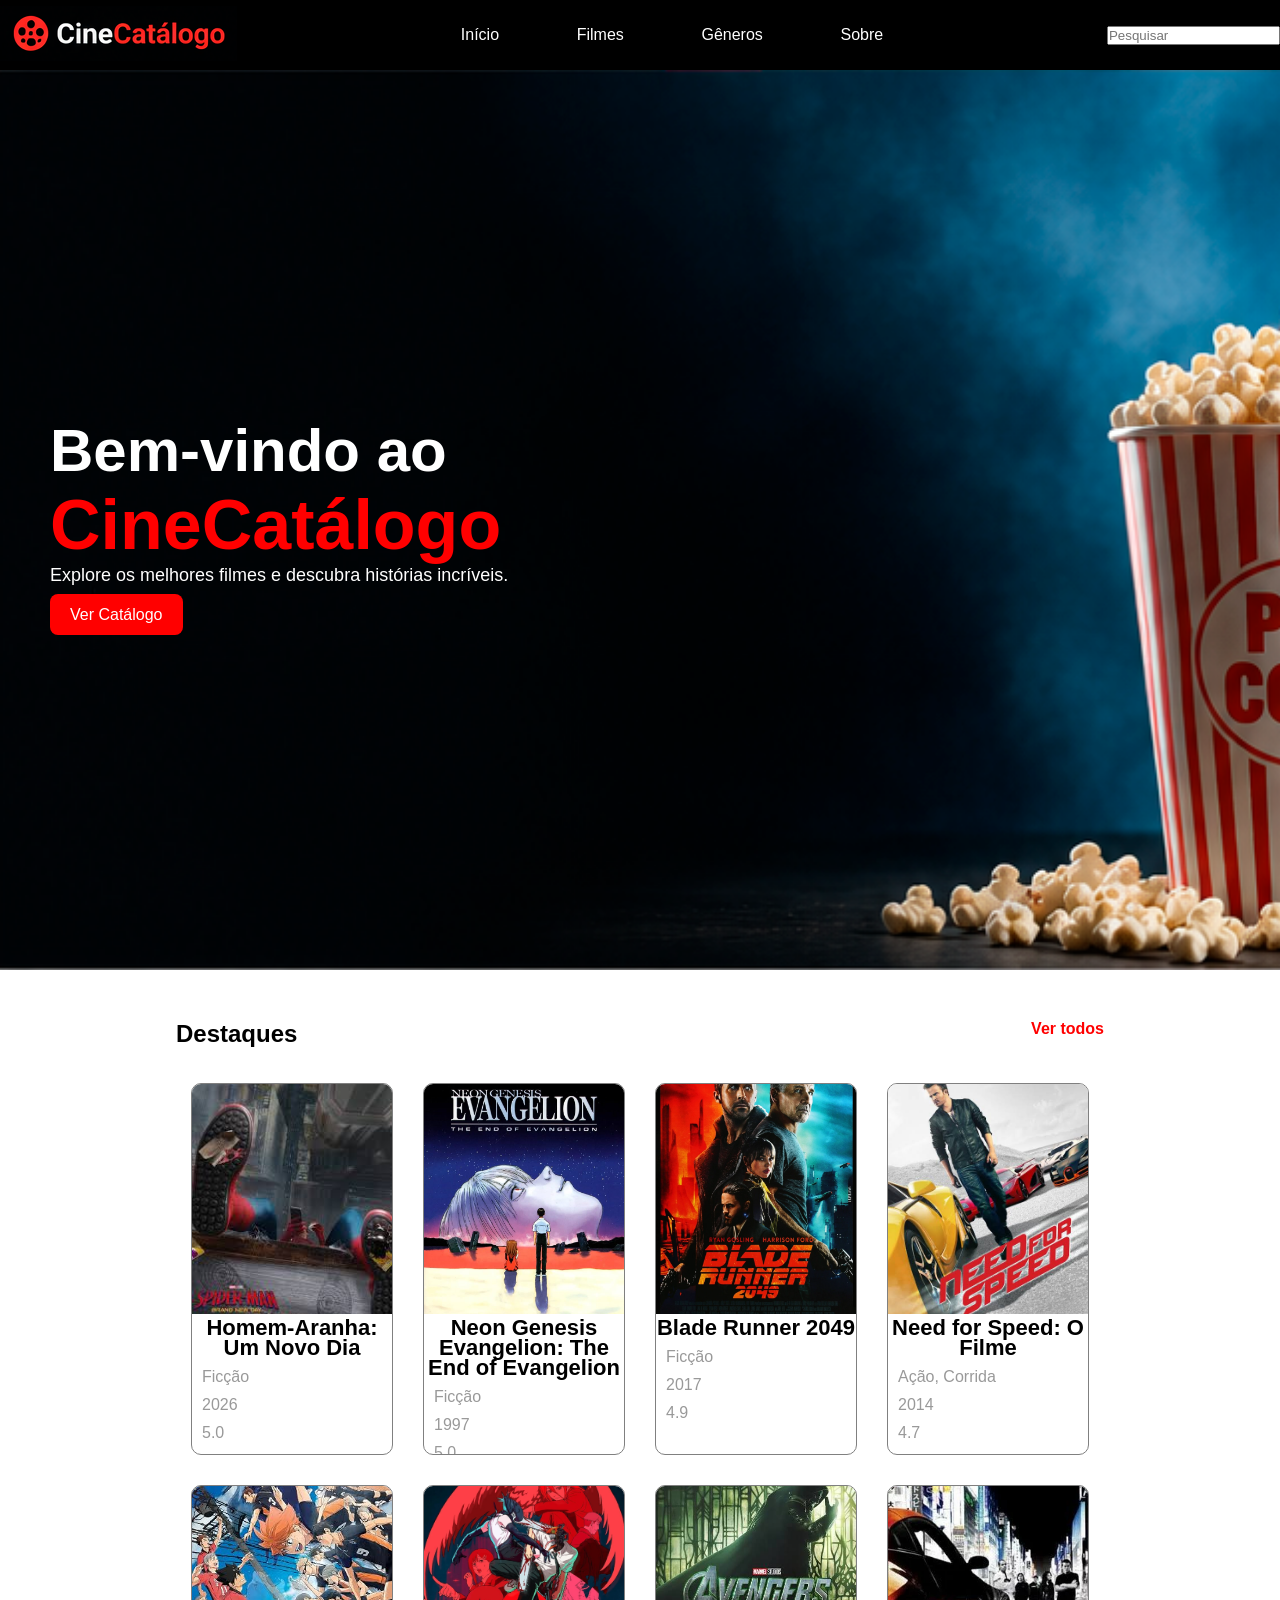
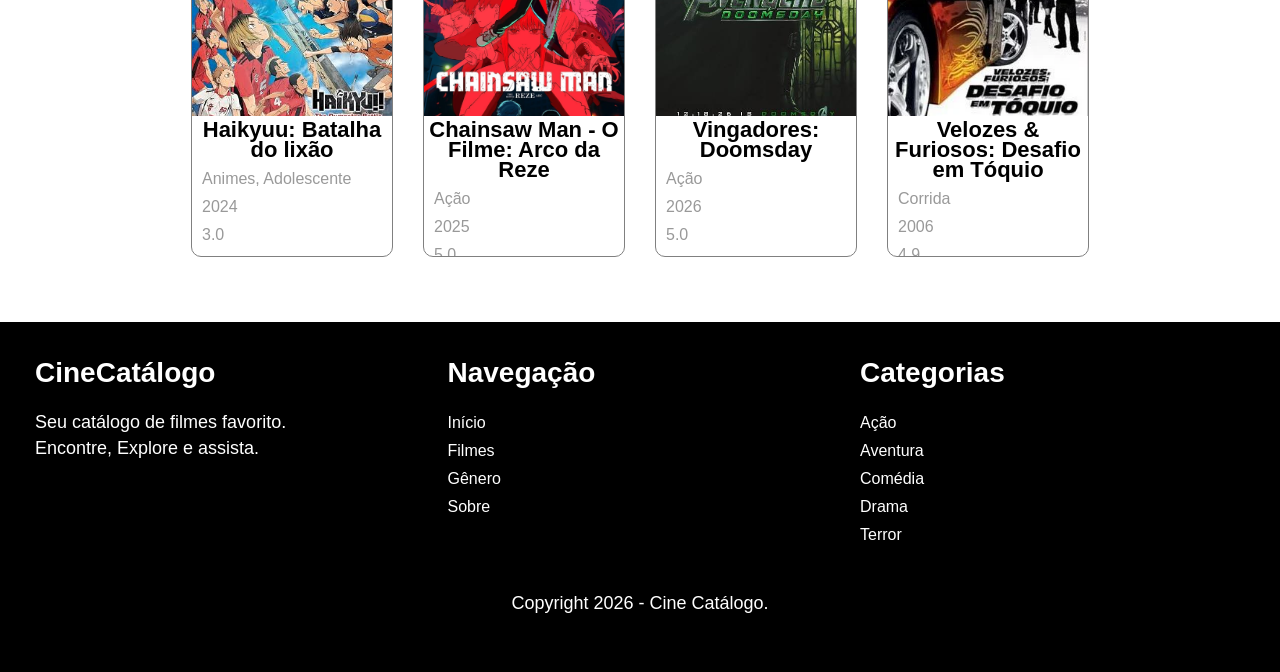
==== 2Ds.2-main/index.html @ a991dbcd "Add files via upload" ====
<!DOCTYPE html>
<html lang="pt-BR">
<head>
	<meta charset="UTF-8">
	<meta name="viewport" content="width=device-width, initial-scale=1.0">
	<title>Cine Catálogo</title>
	<link rel="stylesheet" href="style.css">
</head>
<body>

	<header>
		<div class="logo">
			<img src="imagens/logo-cine.png" alt="Logo Cine Catálogo">
		</div>

		<nav>
			<ul>
				<li><a href="#">Início</a></li>
				<li><a href="https://google.com">Filmes</a></li>
				<li><a href="#">Gêneros</a></li>
				<li><a href="#">Sobre</a></li>
			</ul>
		</nav>

		<div class="pesquisa">
			<input type="text" placeholder="Pesquisar">
		</div>
	</header>

	<main>

		<div class="slide">
			<div class="descricao-slide">
				<h3>Bem-vindo ao</h3>
				<h2>CineCatálogo</h2>
				<p>Explore os melhores filmes e descubra histórias incríveis.</p>
				<a href="#">Ver Catálogo</a>
			</div>
		</div>

		<div class="catalogo">
			<ul>

				<div class="destaque-vertodos">
					<h2>Destaques</h2>
					<a href="#">Ver todos</a>
				</div>

				<li>
					<img src="imagens/brand-new-day.jpeg" alt="Homem-Aranha: Um Novo Dia">
					<h2><a href="#">Homem-Aranha: Um Novo Dia</a></h2>
					<div class="categoria">Ficção</div>
					<div class="lancamento">2026</div>
					<div class="avaliacao">5.0</div>
				</li>

				<li>
					<img src="imagens/evangelion.jpg" alt="Neon Genesis Evangelion: The End of Evangelion">
					<h2><a href="#">Neon Genesis Evangelion: The End of Evangelion</a></h2>
					<div class="categoria">Ficção</div>
					<div class="lancamento">1997</div>
					<div class="avaliacao">5.0</div>
				</li>

				<li>
					<img src="imagens/ryan.png" alt="Blade Runner 2049">
					<h2><a href="#">Blade Runner 2049</a></h2>
					<div class="categoria">Ficção</div>
					<div class="lancamento">2017</div>
					<div class="avaliacao">4.9</div>
				</li>

				<li>
					<img src="imagens/nfs.png" alt="Need for Speed: O Filme">
					<h2><a href="#">Need for Speed: O Filme</a></h2>
					<div class="categoria">Ação, Corrida</div>
					<div class="lancamento">2014</div>
					<div class="avaliacao">4.7</div>
				</li>

				<li>
					<img src="imagens/haikyuu.png" alt="Haikyuu: Batalha do lixão">
					<h2><a href="#">Haikyuu: Batalha do lixão</a></h2>
					<div class="categoria">Animes, Adolescente</div>
					<div class="lancamento">2024</div>
					<div class="avaliacao">3.0</div>
				</li>

				<li>
					<img src="imagens/bomba.png" alt="Chainsaw Man - O Filme: Arco da Reze">
					<h2><a href="#">Chainsaw Man - O Filme: Arco da Reze</a></h2>
					<div class="categoria">Ação</div>
					<div class="lancamento">2025</div>
					<div class="avaliacao">5.0</div>
				</li>

				<li>
					<img src="imagens/mfdoom.png" alt="Vingadores: Doomsday">
					<h2><a href="#">Vingadores: Doomsday</a></h2>
					<div class="categoria">Ação</div>
					<div class="lancamento">2026</div>
					<div class="avaliacao">5.0</div>
				</li>

				<li>
					<img src="imagens/tokyo.png" alt="Velozes & Furiosos: Desafio em Tóquio">
					<h2><a href="#">Velozes & Furiosos: Desafio em Tóquio</a></h2>
					<div class="categoria">Corrida</div>
					<div class="lancamento">2006</div>
					<div class="avaliacao">4.9</div>
				</li>

			</ul>
		</div>

	</main>

	<footer>

		<div class="sobre">
			<h2>CineCatálogo</h2>
			<p>
				Seu catálogo de filmes favorito.<br>
				Encontre, Explore e assista.
			</p>
		</div>

		<div class="menu">
			<h2>Navegação</h2>
			<ul>
				<li><a href="#">Início</a></li>
				<li><a href="#">Filmes</a></li>
				<li><a href="#">Gênero</a></li>
				<li><a href="#">Sobre</a></li>
			</ul>
		</div>

		<div class="categoria">
			<h2>Categorias</h2>
			<ul>
				<li><a href="#">Ação</a></li>
				<li><a href="#">Aventura</a></li>
				<li><a href="#">Comédia</a></li>
				<li><a href="#">Drama</a></li>
				<li><a href="#">Terror</a></li>
			</ul>
		</div>

		<p>Copyright 2026 - Cine Catálogo.</p>

	</footer>

</body>
</html>
---- 2Ds.2-main/style.css ----
body{
	font-family: "Arial";
}

*{
	margin: 0;
	padding: 0;body{
		font-family: "Arial";
	}
	
	*{
		margin: 0;
		padding: 0;
	}
	
	header{
		height: 70px;
		width: 100%;
		background: black;
		display: flex;
		justify-content: space-between;
		align-items: center;
	}
	
	header nav {
		width: 33%;
		display: flex;
		justify-content: space-between;
	}
	
	header nav ul{
		display: flex;
		justify-content: space-between;
		width: 100%;
		list-style: none;
	}
	
	header a{
		color: white;
		text-decoration: none;
	}
	
	header a:hover{
		color: red;
	}
	
	header a:active{
		color: green;
	}
	
	header a:visited{
		color: orange;
	}
	
	main .slide{
		background: url("imagens/banner-principal.png");
		width: 100%;
		height: 100vh;
		background-repeat: no-repeat;
		background-size: cover;
		display: flex;
		align-items: center;
	}
	
	main .slide h3{
		color: white;
		font-size: 60px;
	}
	
	main .slide h2{
		color: red;
		font-size: 70px;
	}
	
	main .slide p{
		color: white;
		font-size: 18px;
		margin-bottom: 20px;
	}
	
	main .slide a{
		color: white;
		background: red;
		padding: 12px 20px;
		text-decoration: none;
		border-radius: 8px;
	}
	
	main .slide .descricao-slide{
		margin-left: 50px;
	}
	
	main .catalogo{
		margin: 50px;
	}
	
	main .catalogo .destaque-vertodos{
		display: flex;
		justify-content: space-between;
		margin-bottom: 20px;
	}
	
	main .catalogo .destaque-vertodos a{
		color: red;
		text-decoration: none;
		font-weight: bold;
	}
	
	main .catalogo ul{
		width: 100%;
		display: flex;
		flex-wrap: wrap;
		margin: 0 auto;
		list-style: none;
	}
	
	main .catalogo ul li{
		width: 200px;
		height: 370px;
		border: 1px solid gray;
		overflow: hidden;
		border-radius: 10px;
		margin: 15px;
	}
	
	main .catalogo ul li:hover{
		box-shadow: 1px 1px 5px 2px #00000030;
		cursor: pointer;
	}
	
	main .catalogo ul li img{
		width: 100%;
		height: 230px;
		object-fit: cover;
	}
	
	main .catalogo ul li h2{
		font-size: 22px;
		text-align: center;
		line-height: 20px;
		margin-bottom: 10px;
	}
	
	main .catalogo ul li h2 a{
		color: #000000;
		text-decoration: none;
	}
	
	main .catalogo ul li h2 a:hover{
		color: red;
	}
	
	main .catalogo ul li .categoria{
		color: #999;
		padding: 0 0 10px 10px;
	}
	
	main .catalogo ul li .lancamento{
		color: #999;
		padding: 0 0 10px 10px;
	}
	
	main .catalogo ul li .avaliacao{
		color: #999;
		padding: 0 0 10px 10px;
	}
	
	footer{
		background: #000;
		height: 350px;
		width: 100%;
		display: flex;
		padding: 15px;
		color: white;
		box-sizing: border-box;
		flex-wrap: wrap;
	}
	
	footer div{
		width: 33%;
	}
	
	footer h2{
		font-size: 28px;
		margin: 20px;
	}
	
	footer p{
		font-size: 18px;
		line-height: 26px;
		margin: 20px;
	}
	
	footer .menu ul{
		display: flex;
		flex-direction: column;
	}
	
	footer .menu ul li{
		list-style: none;
		margin: 5px 0 5px 20px;
	}
	
	footer .menu ul li a{
		color: white;
		text-decoration: none;
	}
	
	footer .menu ul li a:hover{
		color: red;
	}
	
	footer .categoria ul{
		display: flex;
		flex-direction: column;
	}
	
	footer .categoria ul li{
		list-style: none;
		margin: 5px 0 5px 20px;
	}
	
	footer .categoria ul li a{
		color: white;
		text-decoration: none;
	}
	
	footer .categoria ul li a:hover{
		color: red;
	}
	
	footer > p{
		width: 100%;
		text-align: center;
	}
	
}

header{
	height: 70px;
	width: 100%;
	background: black;
	display: flex;
	justify-content: space-between;
	align-items: center;
}

header nav {
	width: 33%;
	display: flex;
	justify-content: space-between;
}

header nav ul{
	display: flex;
	justify-content: space-between;
	width: 100%;	
	list-style: none;
}

header a: {
	color: white;
	text-decoration: none;
}
header a:hover{
    color: red;
}

header a:active{
    color: green;
}

header a:visited{
    color: orange;
}

main .slide{
	background: url("imagens/banner-principal.png");
	width: 100%;
	height: 100vh;
	background-repeat: no-repeat;
	background-size: cover;
	display: flex;
	align-items: center;
}

main .slide h3{
   	color: white;
    	font-size: 60px;
}
main .slide h2{
   	color: red;
	font-size: 70px;
}
main .slide p{
   	color: white;
   	font-size: 18px;
	margin-bottom: 20px;
}
main .slide a{
	color: white;
	background: red;
	padding: 12px 20px;
	text-decoration: none;
	border-radius: 8px;
}

main .slide .descricao-slide{
	margin-left: 50px;
}

main .catalogo{
	margin: 50px;
}

main .catalogo .destaque-vertodos{
	display: flex;
	justify-content: space-between;
	margin-bottom: 20px;
}

main .catalogo .destaque-vertodos a{
	color: red;
	text-decoration: none;
	font-weight: bold;
}

main .catalogo ul{
	width: 928px;
	display: flex;
	flex-wrap: wrap;
	margin: 0 auto;
	list-style: none;
}

main .catalogo .destaque-vertodos{
	width: 100%;
	display: flex;
	justify-content: space-between;
	margin-bottom: 20px;
	flex-basis: 100%;
}

main .catalogo ul li{
	width: 200px;
	height: 370px;
	border: 1px solid gray;
	overflow: hidden;
	border-radius: 10px;
	margin: 15px;
	flex-shrink: 0;
}

main .catalogo ul li img{
	width: 100%;
	height: 230px;
	object-fit: cover;
}

main .catalogo ul li h2{
	font-size: 22px;
	text-align: center;
	line-height: 20px;
	margin-bottom: 10px;
}

main .catalogo ul li .categoria{
	color: #999;
	padding: 0 0 10px 10px;
}

main .catalogo ul li .lancamento{
	color: #999;
	padding: 0 0 10px 10px;
}

main .catalogo ul li .avaliacao{
	color: #999;
	padding: 0 0 10px 10px;
}
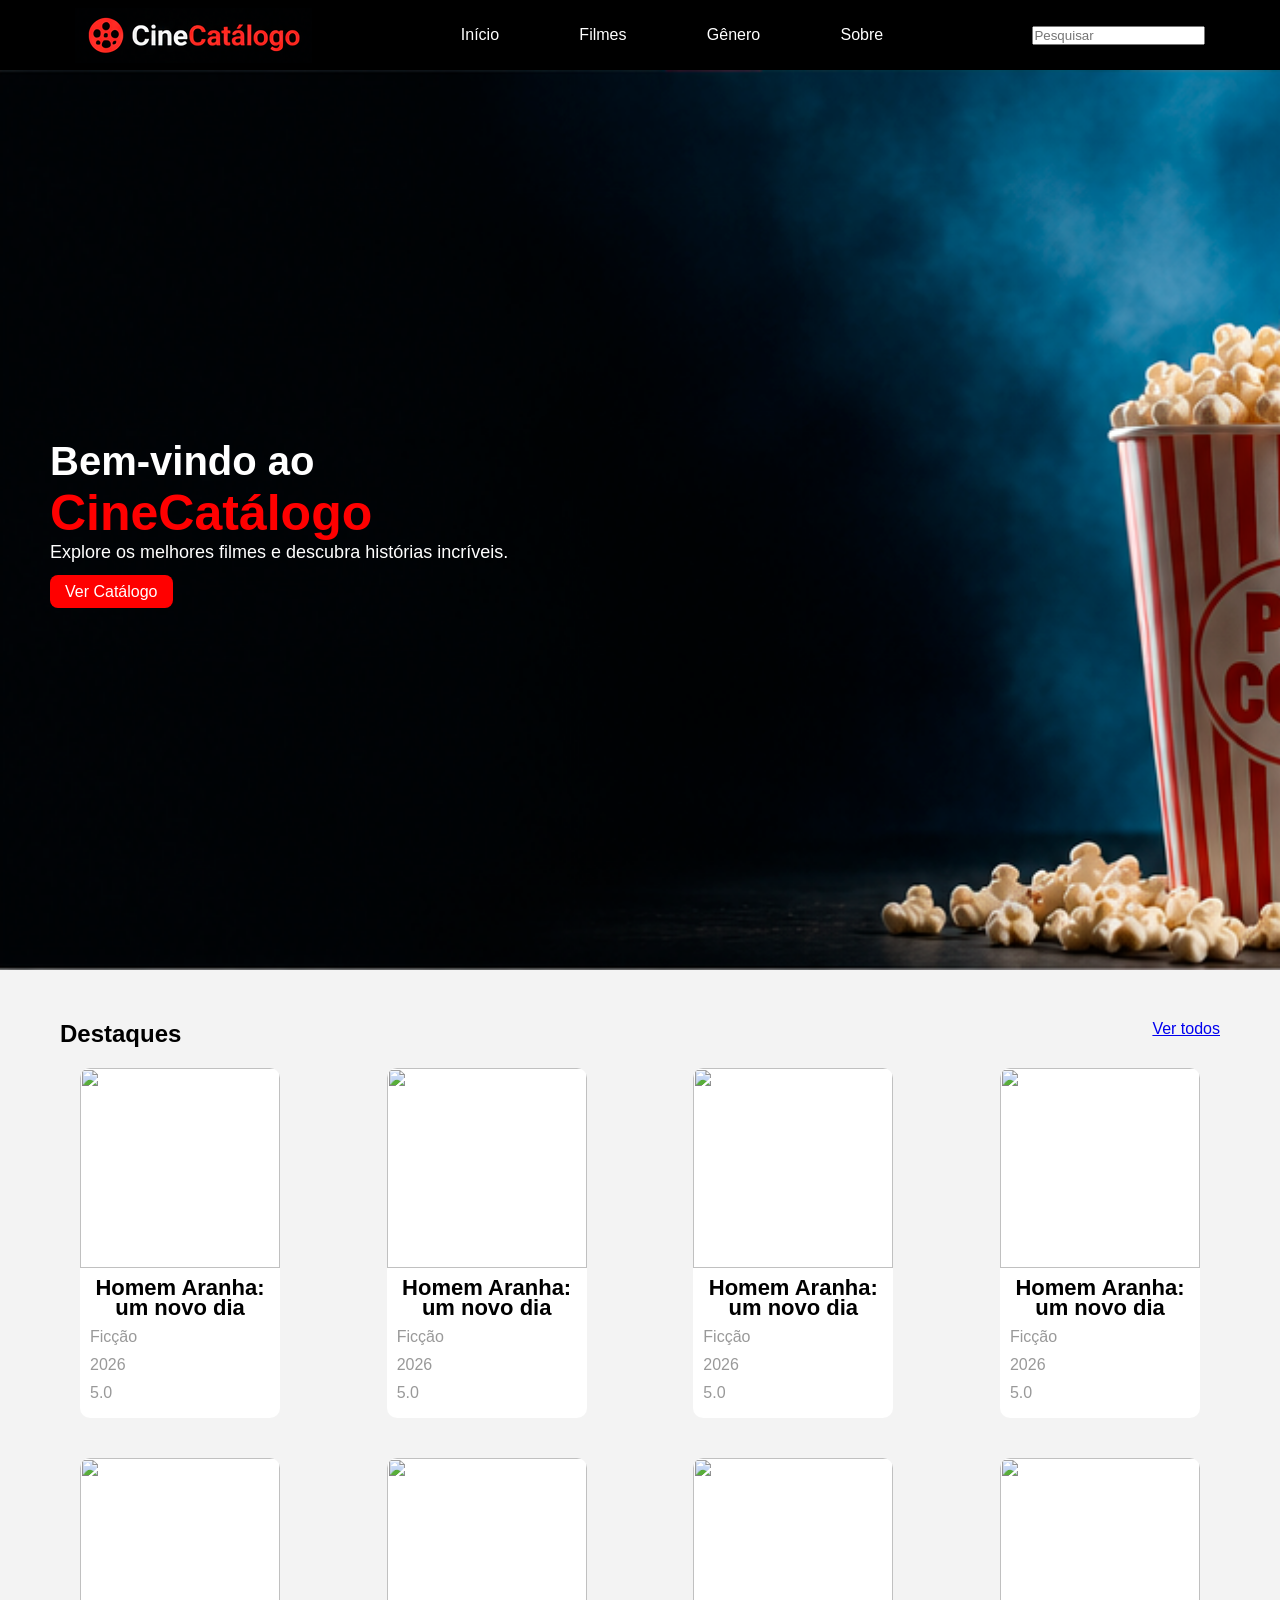
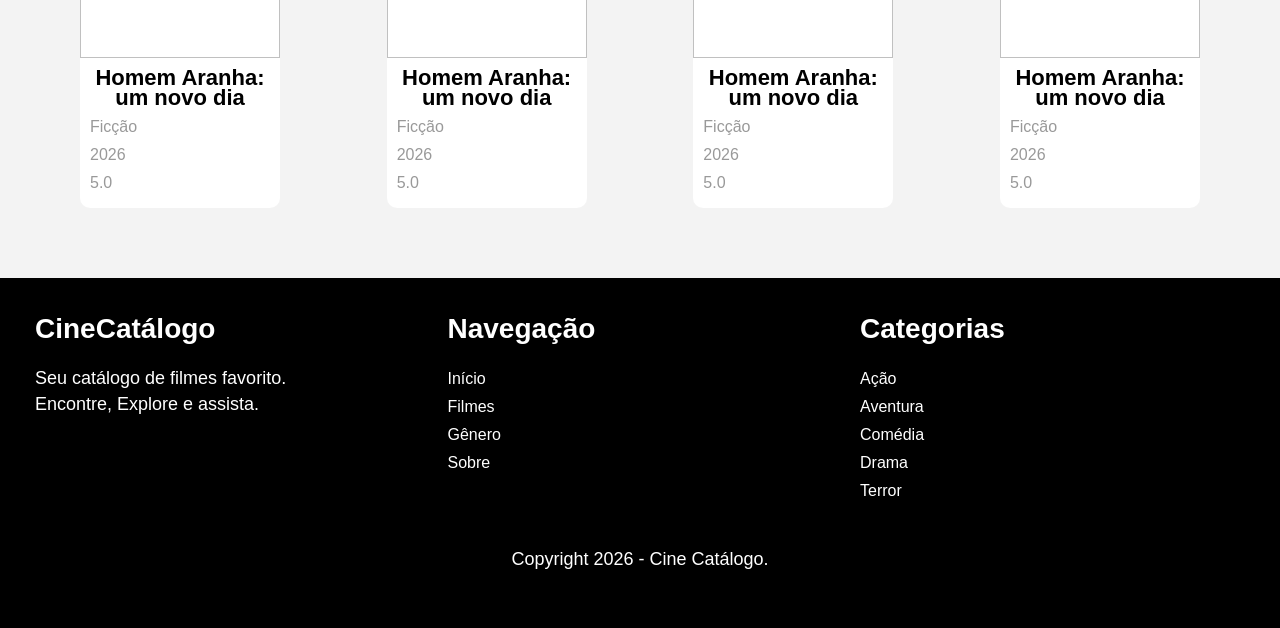
==== commit dc475645: "Refactor index.html structure and content" ====
--- a/2Ds.2-main/index.html
+++ b/2Ds.2-main/index.html
@@ -1,154 +1,125 @@
-<!DOCTYPE html>
-<html lang="pt-BR">
-<head>
-	<meta charset="UTF-8">
-	<meta name="viewport" content="width=device-width, initial-scale=1.0">
-	<title>Cine Catálogo</title>
-	<link rel="stylesheet" href="style.css">
-</head>
-<body>
-
-	<header>
-		<div class="logo">
-			<img src="imagens/logo-cine.png" alt="Logo Cine Catálogo">
-		</div>
-
-		<nav>
-			<ul>
-				<li><a href="#">Início</a></li>
-				<li><a href="https://google.com">Filmes</a></li>
-				<li><a href="#">Gêneros</a></li>
-				<li><a href="#">Sobre</a></li>
-			</ul>
-		</nav>
-
-		<div class="pesquisa">
-			<input type="text" placeholder="Pesquisar">
-		</div>
-	</header>
-
-	<main>
-
-		<div class="slide">
-			<div class="descricao-slide">
-				<h3>Bem-vindo ao</h3>
-				<h2>CineCatálogo</h2>
-				<p>Explore os melhores filmes e descubra histórias incríveis.</p>
-				<a href="#">Ver Catálogo</a>
+<html>
+	<head>
+		<title>Cine Catálogo</title>
+		<link rel="stylesheet" href="style.css">
+	</head>
+	<body>
+		<header>
+			<div class="logo">
+				<img src="imagens/logo-cine.png">
 			</div>
-		</div>
-
-		<div class="catalogo">
-			<ul>
-
-				<div class="destaque-vertodos">
-					<h2>Destaques</h2>
-					<a href="#">Ver todos</a>
-				</div>
-
-				<li>
-					<img src="imagens/brand-new-day.jpeg" alt="Homem-Aranha: Um Novo Dia">
-					<h2><a href="#">Homem-Aranha: Um Novo Dia</a></h2>
-					<div class="categoria">Ficção</div>
-					<div class="lancamento">2026</div>
-					<div class="avaliacao">5.0</div>
-				</li>
-
-				<li>
-					<img src="imagens/evangelion.jpg" alt="Neon Genesis Evangelion: The End of Evangelion">
-					<h2><a href="#">Neon Genesis Evangelion: The End of Evangelion</a></h2>
-					<div class="categoria">Ficção</div>
-					<div class="lancamento">1997</div>
-					<div class="avaliacao">5.0</div>
-				</li>
-
-				<li>
-					<img src="imagens/ryan.png" alt="Blade Runner 2049">
-					<h2><a href="#">Blade Runner 2049</a></h2>
-					<div class="categoria">Ficção</div>
-					<div class="lancamento">2017</div>
-					<div class="avaliacao">4.9</div>
-				</li>
-
-				<li>
-					<img src="imagens/nfs.png" alt="Need for Speed: O Filme">
-					<h2><a href="#">Need for Speed: O Filme</a></h2>
-					<div class="categoria">Ação, Corrida</div>
-					<div class="lancamento">2014</div>
-					<div class="avaliacao">4.7</div>
-				</li>
-
-				<li>
-					<img src="imagens/haikyuu.png" alt="Haikyuu: Batalha do lixão">
-					<h2><a href="#">Haikyuu: Batalha do lixão</a></h2>
-					<div class="categoria">Animes, Adolescente</div>
-					<div class="lancamento">2024</div>
-					<div class="avaliacao">3.0</div>
-				</li>
-
-				<li>
-					<img src="imagens/bomba.png" alt="Chainsaw Man - O Filme: Arco da Reze">
-					<h2><a href="#">Chainsaw Man - O Filme: Arco da Reze</a></h2>
-					<div class="categoria">Ação</div>
-					<div class="lancamento">2025</div>
-					<div class="avaliacao">5.0</div>
-				</li>
-
-				<li>
-					<img src="imagens/mfdoom.png" alt="Vingadores: Doomsday">
-					<h2><a href="#">Vingadores: Doomsday</a></h2>
-					<div class="categoria">Ação</div>
-					<div class="lancamento">2026</div>
-					<div class="avaliacao">5.0</div>
-				</li>
-
-				<li>
-					<img src="imagens/tokyo.png" alt="Velozes & Furiosos: Desafio em Tóquio">
-					<h2><a href="#">Velozes & Furiosos: Desafio em Tóquio</a></h2>
-					<div class="categoria">Corrida</div>
-					<div class="lancamento">2006</div>
-					<div class="avaliacao">4.9</div>
-				</li>
-
-			</ul>
-		</div>
-
-	</main>
-
-	<footer>
-
-		<div class="sobre">
-			<h2>CineCatálogo</h2>
-			<p>
-				Seu catálogo de filmes favorito.<br>
-				Encontre, Explore e assista.
-			</p>
-		</div>
-
-		<div class="menu">
-			<h2>Navegação</h2>
 			<ul>
 				<li><a href="#">Início</a></li>
 				<li><a href="#">Filmes</a></li>
 				<li><a href="#">Gênero</a></li>
 				<li><a href="#">Sobre</a></li>
 			</ul>
-		</div>
-
-		<div class="categoria">
-			<h2>Categorias</h2>
-			<ul>
-				<li><a href="#">Ação</a></li>
-				<li><a href="#">Aventura</a></li>
-				<li><a href="#">Comédia</a></li>
-				<li><a href="#">Drama</a></li>
-				<li><a href="#">Terror</a></li>
-			</ul>
-		</div>
-
-		<p>Copyright 2026 - Cine Catálogo.</p>
-
-	</footer>
-
-</body>
-</html>
+			<div class="pesquisa">
+				<input type="text" placeholder="Pesquisar">
+			</div>
+		</header>
+		<main>
+			<div class="slide">
+				<div class="descricao-slide">
+					<h3>Bem-vindo ao</h3>
+					<h2>CineCatálogo</h2>
+					<p>Explore os melhores filmes e 
+					descubra histórias incríveis.</p>
+					<a href="#">Ver Catálogo</a>
+				</div>
+			</div>
+			<div class="catalogo">
+				
+				<ul>
+					<div class="destaque-vertodos">
+						<h2>Destaques</h2>
+						<a href="#">Ver todos</a>
+					</div>
+					<li>
+						<img src="imagens/capa-homemaranha.jpeg"/>
+						<h2><a href="#">Homem Aranha: um novo dia</a></h2>
+						<div class="categoria">Ficção</div>
+						<div class="lancamento">2026</div>
+						<div class="avaliacao">5.0</div> 
+					</li>
+					<li>
+						<img src="imagens/capa-homemaranha.jpeg"/>
+						<h2><a href="#">Homem Aranha: um novo dia</a></h2>
+						<div class="categoria">Ficção</div>
+						<div class="lancamento">2026</div>
+						<div class="avaliacao">5.0</div> 
+					</li>
+					<li>
+						<img src="imagens/capa-homemaranha.jpeg"/>
+						<h2><a href="#">Homem Aranha: um novo dia</a></h2>
+						<div class="categoria">Ficção</div>
+						<div class="lancamento">2026</div>
+						<div class="avaliacao">5.0</div> 
+					</li>
+					<li>
+						<img src="imagens/capa-homemaranha.jpeg"/>
+						<h2><a href="#">Homem Aranha: um novo dia</a></h2>
+						<div class="categoria">Ficção</div>
+						<div class="lancamento">2026</div>
+						<div class="avaliacao">5.0</div> 
+					</li>
+					<li>
+						<img src="imagens/capa-homemaranha.jpeg"/>
+						<h2><a href="#">Homem Aranha: um novo dia</a></h2>
+						<div class="categoria">Ficção</div>
+						<div class="lancamento">2026</div>
+						<div class="avaliacao">5.0</div> 
+					</li>
+					<li>
+						<img src="imagens/capa-homemaranha.jpeg"/>
+						<h2><a href="#">Homem Aranha: um novo dia</a></h2>
+						<div class="categoria">Ficção</div>
+						<div class="lancamento">2026</div>
+						<div class="avaliacao">5.0</div> 
+					</li>
+					<li>
+						<img src="imagens/capa-homemaranha.jpeg"/>
+						<h2><a href="#">Homem Aranha: um novo dia</a></h2>
+						<div class="categoria">Ficção</div>
+						<div class="lancamento">2026</div>
+						<div class="avaliacao">5.0</div> 
+					</li>
+					<li>
+						<img src="imagens/capa-homemaranha.jpeg"/>
+						<h2><a href="#">Homem Aranha: um novo dia</a></h2>
+						<div class="categoria">Ficção</div>
+						<div class="lancamento">2026</div>
+						<div class="avaliacao">5.0</div> 
+					</li>
+				</ul>
+			</div>
+		</main>
+		<footer>
+			<div class="sobre">
+				<h2>CineCatálogo</h2>
+				<p>Seu catálogo de filmes favorito.<br>
+				Encontre, Explore e assista.</p>
+			</div>
+			<div class="menu">
+				<h2>Navegação</h2>
+				<ul>
+					<li><a href="#">Início</a></li>
+					<li><a href="#">Filmes</a></li>
+					<li><a href="#">Gênero</a></li>
+					<li><a href="#">Sobre</a></li>
+				</ul>
+			</div>
+			<div class="categoria">
+				<h2>Categorias</h2>
+				<ul>
+					<li><a href="#">Ação</a></li>
+					<li><a href="#">Aventura</a></li>
+					<li><a href="#">Comédia</a></li>
+					<li><a href="#">Drama</a></li>
+					<li><a href="#">Terror</a></li>
+				</ul>
+			</div>
+			<p>Copyright 2026 - Cine Catálogo.</p>
+		</footer>
+	</body>
+</html>	
--- a/2Ds.2-main/style.css
+++ b/2Ds.2-main/style.css
@@ -1,381 +1,209 @@
+*{margin: 0; padding: 0;}
 body{
 	font-family: "Arial";
-}
-
-*{
-	margin: 0;
-	padding: 0;body{
-		font-family: "Arial";
-	}
-	
-	*{
-		margin: 0;
-		padding: 0;
-	}
-	
-	header{
-		height: 70px;
-		width: 100%;
-		background: black;
-		display: flex;
-		justify-content: space-between;
-		align-items: center;
-	}
-	
-	header nav {
-		width: 33%;
-		display: flex;
-		justify-content: space-between;
-	}
-	
-	header nav ul{
-		display: flex;
-		justify-content: space-between;
-		width: 100%;
-		list-style: none;
-	}
-	
-	header a{
-		color: white;
-		text-decoration: none;
-	}
-	
-	header a:hover{
-		color: red;
-	}
-	
-	header a:active{
-		color: green;
-	}
-	
-	header a:visited{
-		color: orange;
-	}
-	
-	main .slide{
-		background: url("imagens/banner-principal.png");
-		width: 100%;
-		height: 100vh;
-		background-repeat: no-repeat;
-		background-size: cover;
-		display: flex;
-		align-items: center;
-	}
-	
-	main .slide h3{
-		color: white;
-		font-size: 60px;
-	}
-	
-	main .slide h2{
-		color: red;
-		font-size: 70px;
-	}
-	
-	main .slide p{
-		color: white;
-		font-size: 18px;
-		margin-bottom: 20px;
-	}
-	
-	main .slide a{
-		color: white;
-		background: red;
-		padding: 12px 20px;
-		text-decoration: none;
-		border-radius: 8px;
-	}
-	
-	main .slide .descricao-slide{
-		margin-left: 50px;
-	}
-	
-	main .catalogo{
-		margin: 50px;
-	}
-	
-	main .catalogo .destaque-vertodos{
-		display: flex;
-		justify-content: space-between;
-		margin-bottom: 20px;
-	}
-	
-	main .catalogo .destaque-vertodos a{
-		color: red;
-		text-decoration: none;
-		font-weight: bold;
-	}
-	
-	main .catalogo ul{
-		width: 100%;
-		display: flex;
-		flex-wrap: wrap;
-		margin: 0 auto;
-		list-style: none;
-	}
-	
-	main .catalogo ul li{
-		width: 200px;
-		height: 370px;
-		border: 1px solid gray;
-		overflow: hidden;
-		border-radius: 10px;
-		margin: 15px;
-	}
-	
-	main .catalogo ul li:hover{
-		box-shadow: 1px 1px 5px 2px #00000030;
-		cursor: pointer;
-	}
-	
-	main .catalogo ul li img{
-		width: 100%;
-		height: 230px;
-		object-fit: cover;
-	}
-	
-	main .catalogo ul li h2{
-		font-size: 22px;
-		text-align: center;
-		line-height: 20px;
-		margin-bottom: 10px;
-	}
-	
-	main .catalogo ul li h2 a{
-		color: #000000;
-		text-decoration: none;
-	}
-	
-	main .catalogo ul li h2 a:hover{
-		color: red;
-	}
-	
-	main .catalogo ul li .categoria{
-		color: #999;
-		padding: 0 0 10px 10px;
-	}
-	
-	main .catalogo ul li .lancamento{
-		color: #999;
-		padding: 0 0 10px 10px;
-	}
-	
-	main .catalogo ul li .avaliacao{
-		color: #999;
-		padding: 0 0 10px 10px;
-	}
-	
-	footer{
-		background: #000;
-		height: 350px;
-		width: 100%;
-		display: flex;
-		padding: 15px;
-		color: white;
-		box-sizing: border-box;
-		flex-wrap: wrap;
-	}
-	
-	footer div{
-		width: 33%;
-	}
-	
-	footer h2{
-		font-size: 28px;
-		margin: 20px;
-	}
-	
-	footer p{
-		font-size: 18px;
-		line-height: 26px;
-		margin: 20px;
-	}
-	
-	footer .menu ul{
-		display: flex;
-		flex-direction: column;
-	}
-	
-	footer .menu ul li{
-		list-style: none;
-		margin: 5px 0 5px 20px;
-	}
-	
-	footer .menu ul li a{
-		color: white;
-		text-decoration: none;
-	}
-	
-	footer .menu ul li a:hover{
-		color: red;
-	}
-	
-	footer .categoria ul{
-		display: flex;
-		flex-direction: column;
-	}
-	
-	footer .categoria ul li{
-		list-style: none;
-		margin: 5px 0 5px 20px;
-	}
-	
-	footer .categoria ul li a{
-		color: white;
-		text-decoration: none;
-	}
-	
-	footer .categoria ul li a:hover{
-		color: red;
-	}
-	
-	footer > p{
-		width: 100%;
-		text-align: center;
-	}
-	
-}
-
+	background: #f3f3f3;
+}
 header{
 	height: 70px;
 	width: 100%;
 	background: black;
 	display: flex;
+	justify-content:space-around;
+	align-items: center;
+}
+ul{
+	display:flex;
 	justify-content: space-between;
-	align-items: center;
-}
-
-header nav {
 	width: 33%;
-	display: flex;
-	justify-content: space-between;
-}
-
-header nav ul{
-	display: flex;
-	justify-content: space-between;
-	width: 100%;	
-	list-style: none;
-}
-
-header a: {
+}
+header a{
 	color: white;
 	text-decoration: none;
 }
 header a:hover{
-    color: red;
-}
-
-header a:active{
-    color: green;
-}
-
-header a:visited{
-    color: orange;
-}
-
+	color: red;
+}
 main .slide{
 	background: url("imagens/banner-principal.png");
 	width: 100%;
 	height: 100vh;
 	background-repeat: no-repeat;
-	background-size: cover;
+	background-size:cover;
 	display: flex;
 	align-items: center;
 }
-
 main .slide h3{
-   	color: white;
-    	font-size: 60px;
+	color: white;
+	font-size: 40px;
 }
 main .slide h2{
-   	color: red;
-	font-size: 70px;
+	color: red;
+	font-size: 50px;
 }
 main .slide p{
-   	color: white;
-   	font-size: 18px;
+	color: white;
+	font-size: 18px;
 	margin-bottom: 20px;
 }
 main .slide a{
 	color: white;
 	background: red;
-	padding: 12px 20px;
+	padding: 8px 15px;
 	text-decoration: none;
 	border-radius: 8px;
 }
-
 main .slide .descricao-slide{
 	margin-left: 50px;
 }
-
 main .catalogo{
 	margin: 50px;
 }
-
-main .catalogo .destaque-vertodos{
+main .catalogo ul .destaque-vertodos{
 	display: flex;
 	justify-content: space-between;
-	margin-bottom: 20px;
-}
-
-main .catalogo .destaque-vertodos a{
-	color: red;
-	text-decoration: none;
-	font-weight: bold;
-}
-
-main .catalogo ul{
-	width: 928px;
-	display: flex;
-	flex-wrap: wrap;
-	margin: 0 auto;
-	list-style: none;
-}
-
-main .catalogo .destaque-vertodos{
-	width: 100%;
-	display: flex;
-	justify-content: space-between;
-	margin-bottom: 20px;
-	flex-basis: 100%;
-}
-
+	width: 100%;
+}
 main .catalogo ul li{
 	width: 200px;
-	height: 370px;
-	border: 1px solid gray;
+	height: 350px;
 	overflow: hidden;
 	border-radius: 10px;
-	margin: 15px;
-	flex-shrink: 0;
-}
-
+	margin: 20px;
+	background: #ffffff;
+}
+main .catalogo ul li:hover{
+	box-shadow: 1px 1px 5px 2px #00000030;
+	cursor: pointer;
+}
 main .catalogo ul li img{
 	width: 100%;
-	height: 230px;
-	object-fit: cover;
-}
-
+	height: 200px;
+}
 main .catalogo ul li h2{
 	font-size: 22px;
 	text-align: center;
 	line-height: 20px;
-	margin-bottom: 10px;
-}
-
+	margin: 10px 0;
+}
+main .catalogo ul li h2 a{
+	color: #000000;
+	text-decoration: none;
+}
+main .catalogo ul li h2 a:hover{
+	color: red;
+}
 main .catalogo ul li .categoria{
 	color: #999;
 	padding: 0 0 10px 10px;
 }
-
 main .catalogo ul li .lancamento{
 	color: #999;
 	padding: 0 0 10px 10px;
 }
-
 main .catalogo ul li .avaliacao{
 	color: #999;
 	padding: 0 0 10px 10px;
 }
+main .catalogo ul{
+	width: 1160px;
+	display: flex;
+	flex-wrap: wrap;
+	margin: 0 auto;
+}
+footer{
+	background: #000;
+	height: 350px;
+	width: 100%;
+	display: flex;
+	padding: 15px;
+	color: white;
+	box-sizing: border-box;
+	flex-wrap: wrap;
+}
+footer div{
+	width: 33%;
+}
+footer h2{
+	font-size: 28px;
+	margin: 20px;
+}
+footer p{
+	font-size: 18px;
+	line-height: 26px;
+	margin: 20px;
+}
+footer .menu ul{
+	display: flex;
+	flex-direction: column;
+}
+footer .menu ul li{
+	list-style: none;
+	margin: 5px 0 5px 20px;
+}
+footer .menu ul li a{
+	color: white;
+	text-decoration: none;
+}
+footer .menu ul li a:hover{
+	color: red;
+}
 
+footer .categoria ul{
+	display: flex;
+	flex-direction: column;
+}
+footer .categoria ul li{
+	list-style: none;
+	margin: 5px 0 5px 20px;
+}
+footer .categoria ul li a{
+	color: white;
+	text-decoration: none;
+}
+footer .categoria ul li a:hover{
+	color: red;
+}
+footer > p{
+	width: 100%;
+	text-align: center;
+}
+.conteudo{
+	width: 1440px;
+	margin: 0 auto;
+}
+.filme{
+	display: flex;
+}
+.filme img{
+	width: 200px;
+	margin: 20px;
+	border: 3px solid #cccccc40;
+	box-shadow: 0px 0px 3px 5px #00000030;
+	border-radius: 10px;
+}
+.filme h1{
+	margin-top: 20px;
+	color: #777777;
+	margin-bottom: 20px;
+}
+.filme p{
+	font-size: 19px;
+	text-align: justify;
+}
+.disponivel{
+	width: 1000px;
+}
+.disponivel ul{
+	display: flex;
+	justify-content: space-between;
+	width: 1000px;
+	margin: 20px;
+}
+.disponivel ul li{
+	list-style: none;
+	background: red;
+	color: white;
+	padding: 4px 7px;
+	font-size: 22px;
+	border-radius: 7px;
+}
